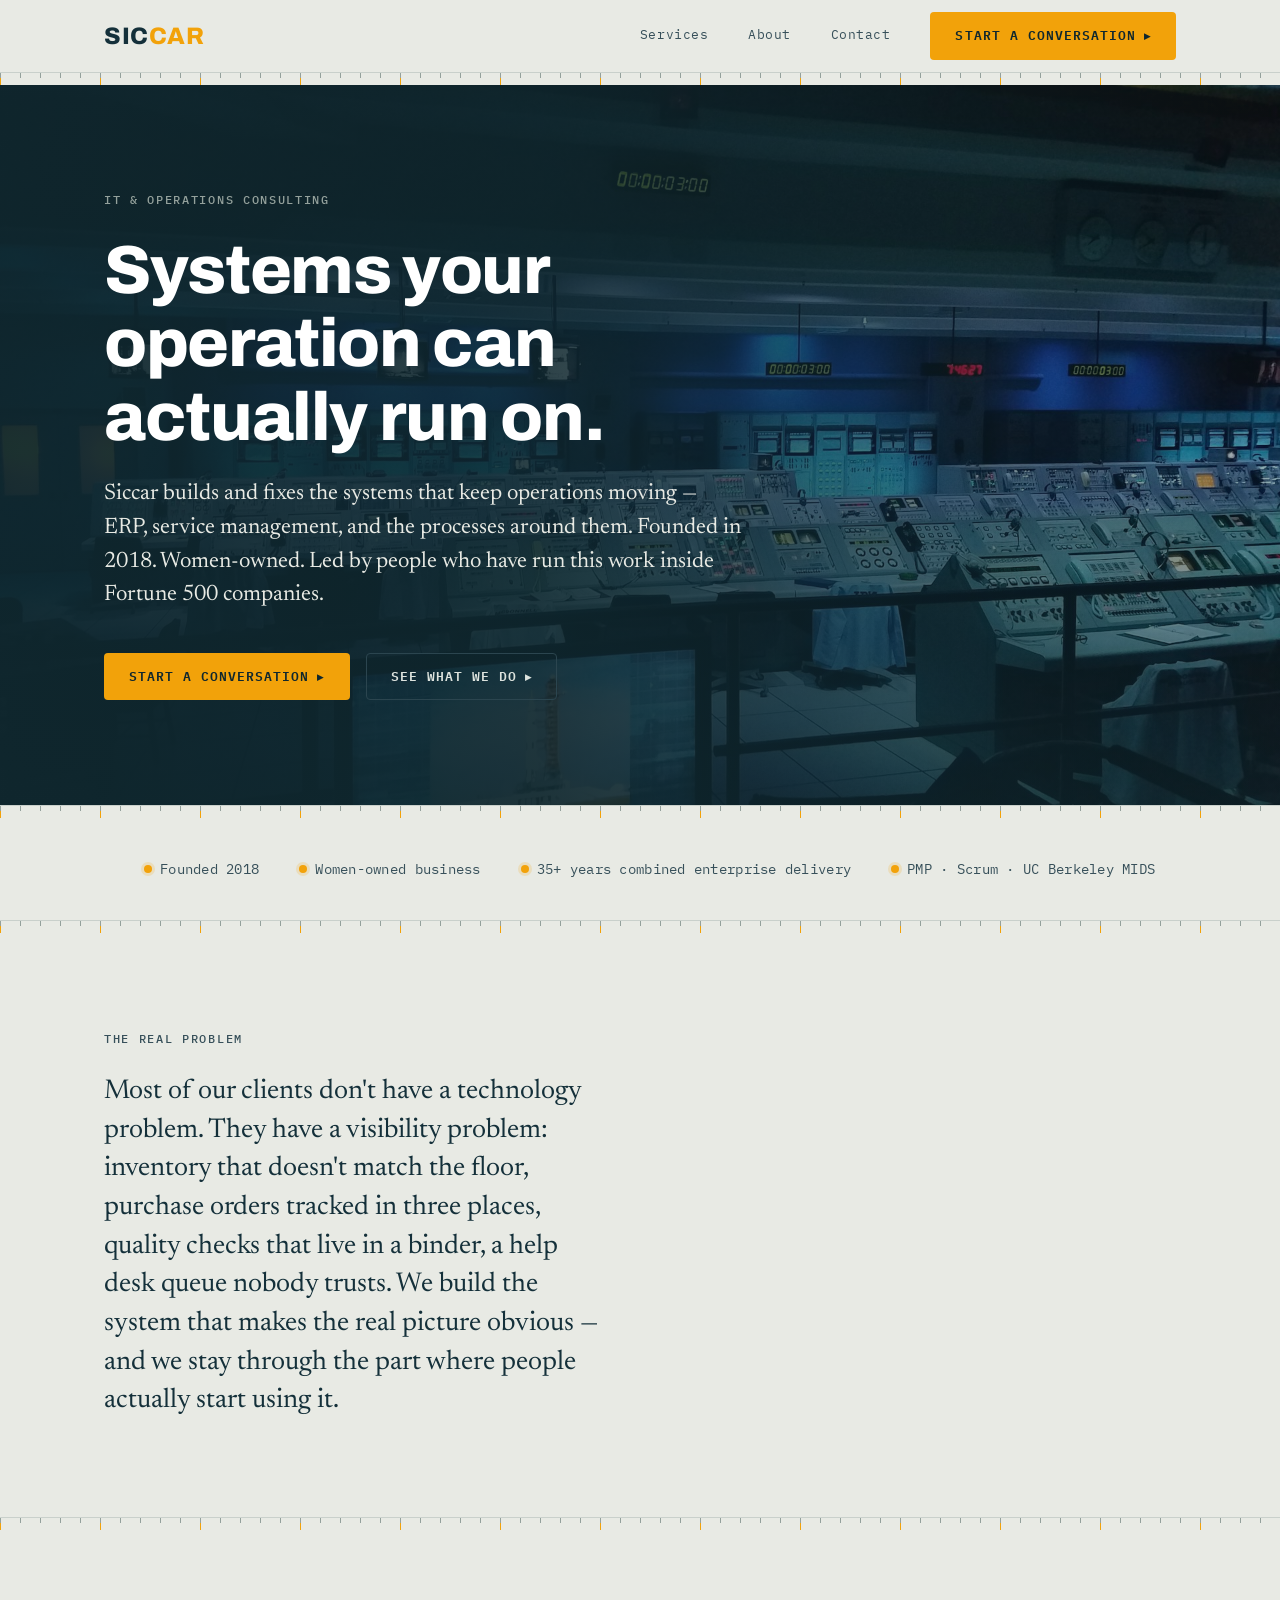
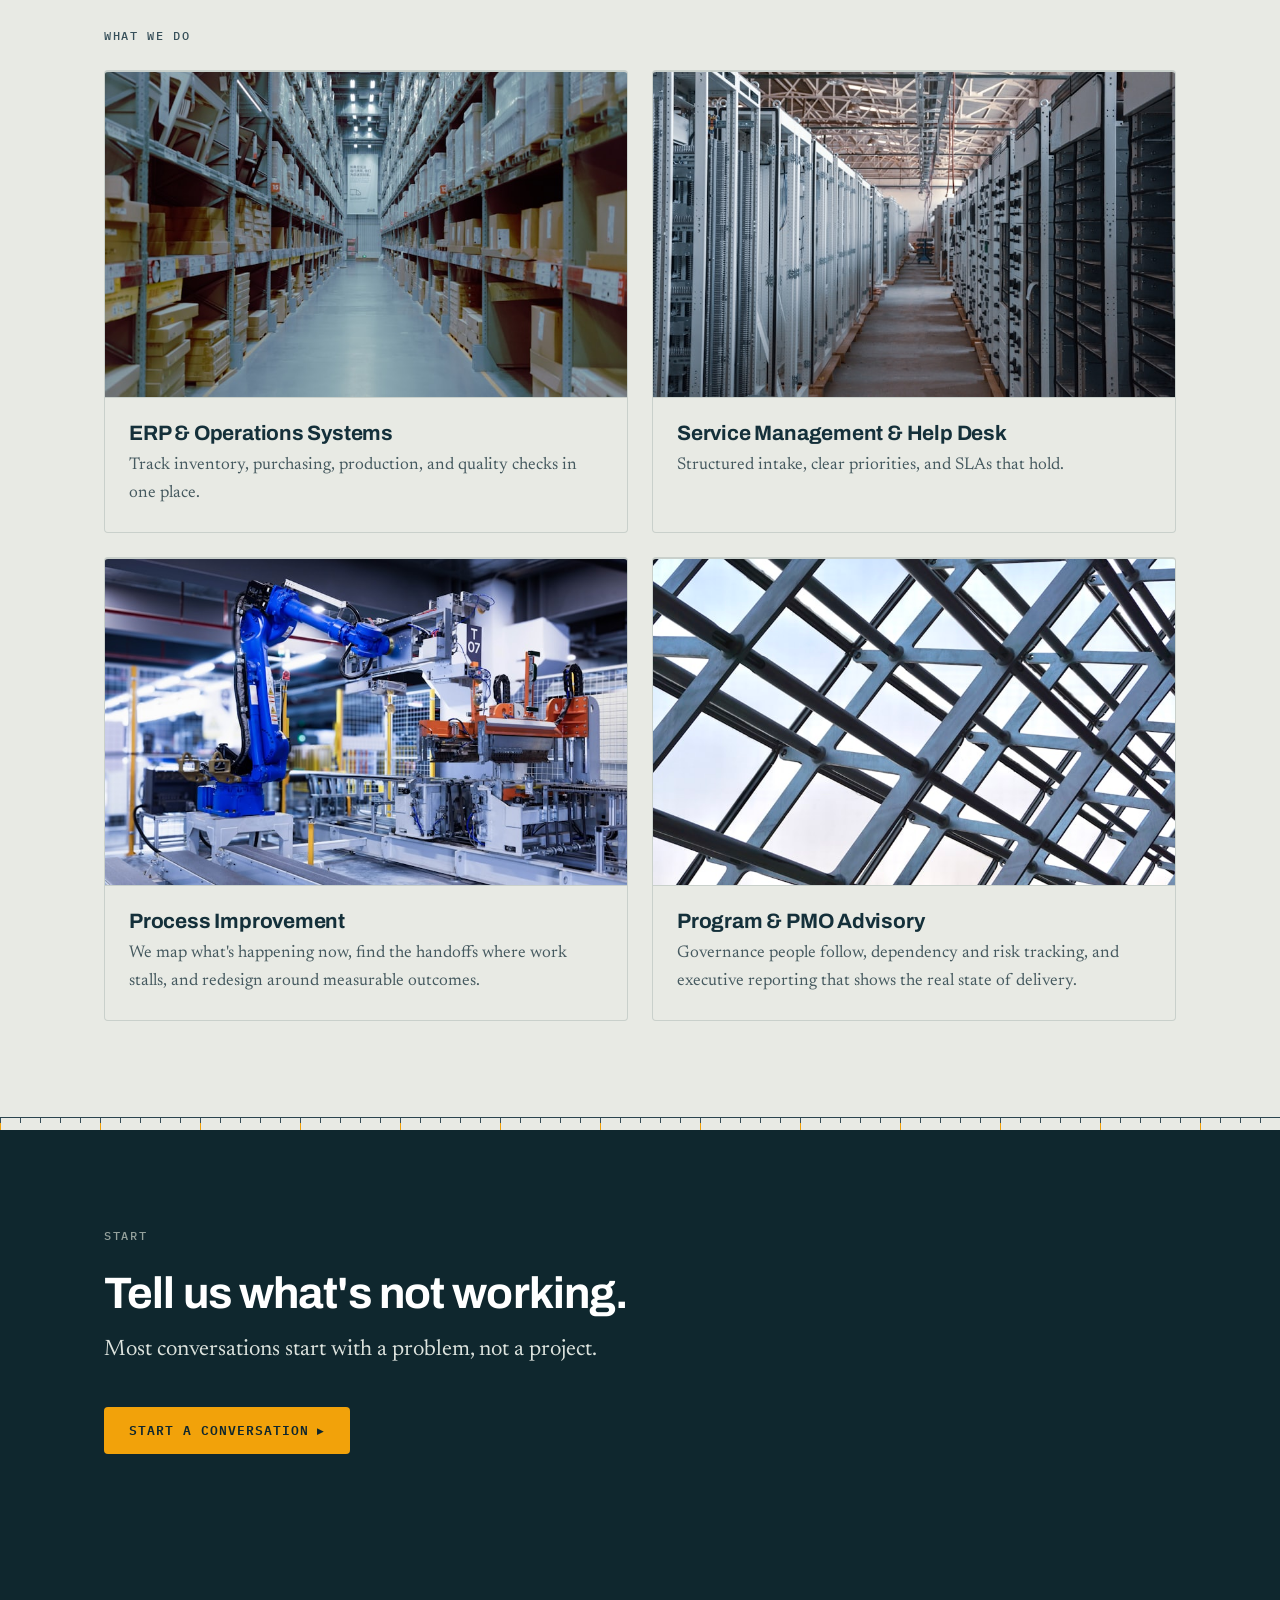
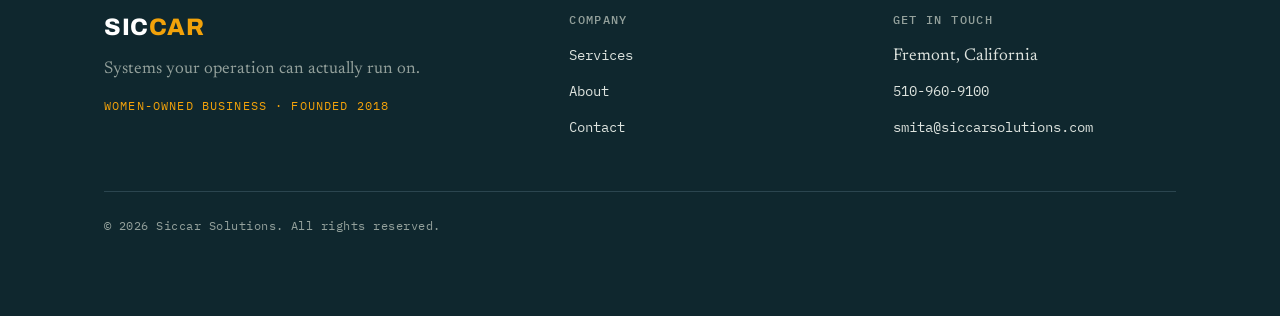
==== index.html @ 5d056fdb "Initial commit: Siccar marketing site Static HTML/CSS/vanilla-JS marketing site for Siccar Solutions" ====
<!DOCTYPE html>
<html lang="en">
<head>
  <meta charset="UTF-8" />
  <meta name="viewport" content="width=device-width, initial-scale=1.0" />
  <title>Siccar — Systems your operation can actually run on</title>
  <meta name="description" content="Siccar builds and fixes the systems that keep operations moving — ERP, service management, and the processes around them. Women-owned, founded 2018, Fremont, California." />
  <link rel="preconnect" href="https://fonts.googleapis.com" />
  <link rel="preconnect" href="https://fonts.gstatic.com" crossorigin />
  <link href="https://fonts.googleapis.com/css2?family=Archivo:wght@500;600;700;800&family=IBM+Plex+Mono:wght@400;500;600&family=Newsreader:opsz,wght@6..72,400;6..72,500;6..72,600&display=swap" rel="stylesheet" />
  <link rel="stylesheet" href="css/styles.css?v=1" />
  <link rel="icon" type="image/svg+xml" href="[data-uri]" />
  <link rel="canonical" href="https://siccarsolutions.com/" />
  <meta property="og:type" content="website" />
  <meta property="og:site_name" content="Siccar" />
  <meta property="og:title" content="Siccar — Systems your operation can actually run on" />
  <meta property="og:description" content="Siccar builds and fixes the systems that keep operations moving — ERP, service management, and the processes around them. Women-owned, founded 2018, Fremont, California." />
  <meta property="og:url" content="https://siccarsolutions.com/" />
  <meta property="og:image" content="https://siccarsolutions.com/assets/hero-control-room.jpg" />
  <meta property="og:image:width" content="1920" />
  <meta property="og:image:height" content="1080" />
  <meta property="og:image:alt" content="Launch control room with rows of consoles receding into the distance" />
  <meta name="twitter:card" content="summary_large_image" />
  <meta name="twitter:title" content="Siccar — Systems your operation can actually run on" />
  <meta name="twitter:description" content="Siccar builds and fixes the systems that keep operations moving — ERP, service management, and the processes around them. Women-owned, founded 2018, Fremont, California." />
  <meta name="twitter:image" content="https://siccarsolutions.com/assets/hero-control-room.jpg" />
  <script type="application/ld+json">
  {
    "@context": "https://schema.org",
    "@type": "ProfessionalService",
    "name": "Siccar",
    "legalName": "Siccar Solutions",
    "url": "https://siccarsolutions.com/",
    "description": "IT and operations consulting \u2014 ERP, service management, and process improvement for mid-sized manufacturers and operations teams.",
    "email": "smita@siccarsolutions.com",
    "telephone": "+1-510-960-9100",
    "foundingDate": "2018",
    "image": "https://siccarsolutions.com/assets/hero-control-room.jpg",
    "logo": "https://siccarsolutions.com/assets/siccar-logo.jpg",
    "address": {
      "@type": "PostalAddress",
      "addressLocality": "Fremont",
      "addressRegion": "CA",
      "addressCountry": "US"
    },
    "areaServed": "United States",
    "knowsAbout": ["ERP", "IT service management", "Process improvement", "Program management", "PMO advisory"],
    "founder": {
      "@type": "Person",
      "name": "Smita Shinde",
      "jobTitle": "Founder & Chief Executive Officer"
    },
    "employee": [
      {
        "@type": "Person",
        "name": "Smita Shinde",
        "jobTitle": "Founder & Chief Executive Officer",
        "alumniOf": "DeVry University"
      },
      {
        "@type": "Person",
        "name": "Sameer \"Sam\" Shinde",
        "jobTitle": "Managing Director",
        "alumniOf": "University of California, Berkeley"
      }
    ]
  }
  </script>
</head>
<body>
  <a class="skip-link" href="#main">Skip to content</a>

  <!-- ===== Shared header ===== -->
  <header class="site-header">
    <div class="container site-header__inner">
      <a class="wordmark" href="index.html" aria-label="Siccar — home">
        <svg class="wordmark-svg" viewBox="0 0 92 24" role="img" aria-label="Siccar" focusable="false"><text x="0" y="19.5" font-family="Archivo, system-ui, sans-serif" font-size="22" font-weight="800" letter-spacing="0.5"><tspan fill="currentColor">SIC</tspan><tspan fill="#F2A20A">CAR</tspan></text></svg>
      </a>

      <button class="nav-toggle" aria-label="Toggle navigation menu" aria-expanded="false" aria-controls="primary-nav">
        <span class="nav-toggle__bar"></span>
        <span class="nav-toggle__bar"></span>
        <span class="nav-toggle__bar"></span>
      </button>

      <nav class="primary-nav" id="primary-nav" aria-label="Primary">
        <ul class="primary-nav__links">
          <li><a href="services.html">Services</a></li>
          <li><a href="about.html">About</a></li>
          <li><a href="contact.html">Contact</a></li>
        </ul>
        <a class="btn btn--primary" href="contact.html">Start a conversation</a>
      </nav>
    </div>
  </header>

  <hr class="rule rule--hero" aria-hidden="true" />

  <!-- ===== Main ===== -->
  <main id="main">
    <!-- Hero -->
    <section class="hero on-dark">
      <img class="hero__img" src="assets/hero-control-room.jpg" width="1920" height="1080" alt="Dimly lit launch control room with rows of consoles receding into the distance" />
      <div class="hero__scrim" aria-hidden="true"></div>
      <div class="container">
        <div class="hero__content">
          <p class="eyebrow">IT &amp; operations consulting</p>
          <h1>Systems your operation can actually run on.</h1>
          <p class="lead">Siccar builds and fixes the systems that keep operations moving — ERP, service management, and the processes around them. Founded in 2018. Women-owned. Led by people who have run this work inside Fortune 500 companies.</p>
          <div class="hero__actions">
            <a class="btn btn--primary" href="contact.html">Start a conversation</a>
            <a class="btn btn--ghost" href="services.html">See what we do</a>
          </div>
        </div>
      </div>
    </section>

    <hr class="rule" aria-hidden="true" />

    <!-- Proof strip -->
    <section class="container">
      <ul class="proof">
        <li><span class="dot"></span>Founded 2018</li>
        <li><span class="dot"></span>Women-owned business</li>
        <li><span class="dot"></span>35+ years combined enterprise delivery</li>
        <li><span class="dot"></span>PMP · Scrum · UC Berkeley MIDS</li>
      </ul>
    </section>

    <hr class="rule" aria-hidden="true" />

    <!-- The real problem -->
    <section class="section">
      <div class="container">
        <p class="eyebrow">The real problem</p>
        <p class="statement">Most of our clients don't have a technology problem. They have a visibility problem: inventory that doesn't match the floor, purchase orders tracked in three places, quality checks that live in a binder, a help desk queue nobody trusts. We build the system that makes the real picture obvious — and we stay through the part where people actually start using it.</p>
      </div>
    </section>

    <hr class="rule" aria-hidden="true" />

    <!-- Services overview -->
    <section class="section">
      <div class="container">
        <p class="eyebrow">What we do</p>
        <div class="grid grid--2">
          <a class="card" href="services.html">
            <img class="card__img" src="assets/service-erp-warehouse.jpg" width="800" height="500" loading="lazy" alt="Warehouse aisle lined with stocked inventory shelves" />
            <div class="card__body">
              <h3>ERP &amp; Operations Systems</h3>
              <p>Track inventory, purchasing, production, and quality checks in one place.</p>
            </div>
          </a>
          <a class="card" href="services.html">
            <img class="card__img" src="assets/service-itsm-server-room.jpg" width="800" height="500" loading="lazy" alt="Aisle of server and equipment racks in a data center" />
            <div class="card__body">
              <h3>Service Management &amp; Help Desk</h3>
              <p>Structured intake, clear priorities, and SLAs that hold.</p>
            </div>
          </a>
          <a class="card" href="services.html">
            <img class="card__img" src="assets/service-process-automation.jpg" width="800" height="500" loading="lazy" alt="Robotic arm on an automated production line" />
            <div class="card__body">
              <h3>Process Improvement</h3>
              <p>We map what's happening now, find the handoffs where work stalls, and redesign around measurable outcomes.</p>
            </div>
          </a>
          <a class="card" href="services.html">
            <img class="card__img" src="assets/service-pmo-structure.jpg" width="800" height="500" loading="lazy" alt="Interlocking steel structural framework against the sky" />
            <div class="card__body">
              <h3>Program &amp; PMO Advisory</h3>
              <p>Governance people follow, dependency and risk tracking, and executive reporting that shows the real state of delivery.</p>
            </div>
          </a>
        </div>
      </div>
    </section>

    <hr class="rule rule--on-dark" aria-hidden="true" />

    <!-- CTA band -->
    <section class="on-dark cta-band">
      <div class="container">
        <p class="eyebrow">Start</p>
        <h2>Tell us what's not working.</h2>
        <p class="lead">Most conversations start with a problem, not a project.</p>
        <a class="btn btn--primary" href="contact.html">Start a conversation</a>
      </div>
    </section>
  </main>

  <!-- ===== Shared footer ===== -->
  <footer class="site-footer">
    <div class="container">
      <div class="site-footer__inner">
        <div class="site-footer__brand">
          <a class="wordmark" href="index.html" aria-label="Siccar — home">
            <svg class="wordmark-svg" viewBox="0 0 92 24" role="img" aria-label="Siccar" focusable="false"><text x="0" y="19.5" font-family="Archivo, system-ui, sans-serif" font-size="22" font-weight="800" letter-spacing="0.5"><tspan fill="currentColor">SIC</tspan><tspan fill="#F2A20A">CAR</tspan></text></svg>
          </a>
          <p class="site-footer__tag">Systems your operation can actually run on.</p>
          <p class="site-footer__badge">Women-owned business &middot; Founded 2018</p>
        </div>
        <div>
          <h4>Company</h4>
          <ul>
            <li><a href="services.html">Services</a></li>
            <li><a href="about.html">About</a></li>
            <li><a href="contact.html">Contact</a></li>
          </ul>
        </div>
        <div>
          <h4>Get in touch</h4>
          <ul>
            <li>Fremont, California</li>
            <li><a href="tel:+15109609100">510-960-9100</a></li>
            <li><a href="mailto:smita@siccarsolutions.com">smita@siccarsolutions.com</a></li>
          </ul>
        </div>
      </div>
      <div class="site-footer__bottom">
        <p>&copy; 2026 Siccar Solutions. All rights reserved.</p>
      </div>
    </div>
  </footer>

  <script src="js/main.js?v=1"></script>
</body>
</html>
---- css/styles.css ----
/* ==========================================================================
   Siccar — stylesheet
   Design direction: precision instrument. Petrol-ink base, single amber
   signal, grotesque + serif + mono. Signature element: "The Rule" — a
   hairline measurement ruler with amber tick marks between every section.
   ========================================================================== */

:root {
  /* ---- Palette ---------------------------------------------------------- */
  --color-foundry: #0F272E;      /* deep petrol-ink — dark sections, headings */
  --color-steel: #37505A;        /* muted blue-slate — panels, secondary */
  --color-bone: #E8EAE4;         /* cool off-white — page background */
  --color-zinc: #94A19C;         /* neutral grey-green — captions, ticks */
  --color-signal: #F2A20A;       /* amber — the one accent */
  --color-signal-hover: #d68f08;

  /* Derived working colors */
  --color-bg: var(--color-bone);
  --color-text: #14303A;         /* headings on light */
  --color-text-muted: #45595F;   /* body copy on light */
  --color-line: #C9D0CB;         /* hairlines on light */
  --color-line-dark: #2B454F;    /* hairlines on Foundry */
  --color-on-dark: #DDE3DE;      /* body text on Foundry */
  --color-error: #b23a2e;        /* form error border */
  --color-error-bg: #f7e7e4;     /* form error tint */
  --color-error-text: #7c2419;   /* form error text */
  --color-focus: #F2A20A;

  /* ---- Type ------------------------------------------------------------- */
  --font-display: "Archivo", system-ui, -apple-system, sans-serif;
  --font-body: "Newsreader", Georgia, "Times New Roman", serif;
  --font-mono: "IBM Plex Mono", ui-monospace, "SFMono-Regular", monospace;

  --font-size-base: 1.0625rem;   /* 17px — serif body wants a touch more */
  --line-height-base: 1.65;

  /* ---- Spacing scale ---------------------------------------------------- */
  --space-2xs: 0.25rem;
  --space-xs: 0.5rem;
  --space-sm: 0.75rem;
  --space-md: 1rem;
  --space-lg: 1.5rem;
  --space-xl: 2.5rem;
  --space-2xl: 4rem;
  --space-3xl: 6rem;

  /* ---- Layout ----------------------------------------------------------- */
  --container-max: 1120px;
  --radius: 4px;                 /* tight, engineered — not pill-soft */
  --shadow: 0 1px 0 rgba(15, 39, 46, 0.06), 0 8px 28px rgba(15, 39, 46, 0.06);
  --transition: 200ms ease;
  --header-height: 72px;
}

/* --------------------------------------------------------------------------
   Reset / base
   -------------------------------------------------------------------------- */
*,
*::before,
*::after { box-sizing: border-box; }

html {
  scroll-behavior: smooth;
  scroll-padding-top: var(--header-height);
}

body {
  margin: 0;
  font-family: var(--font-body);
  font-size: var(--font-size-base);
  line-height: var(--line-height-base);
  color: var(--color-text-muted);
  background-color: var(--color-bg);
  -webkit-font-smoothing: antialiased;
  text-rendering: optimizeLegibility;
}

h1, h2, h3, h4 {
  font-family: var(--font-display);
  line-height: 1.08;
  letter-spacing: -0.02em;
  color: var(--color-text);
  margin: 0 0 var(--space-md);
  font-weight: 700;
}

h1 { font-size: clamp(2.5rem, 6vw, 4.25rem); font-weight: 800; }
h2 { font-size: clamp(1.75rem, 4vw, 2.75rem); }
h3 { font-size: 1.3rem; letter-spacing: -0.01em; }

p {
  margin: 0 0 var(--space-md);
  max-width: 62ch;
}

a { color: var(--color-text); text-decoration: none; }
a:hover { text-decoration: underline; text-underline-offset: 3px; }

img { max-width: 100%; height: auto; display: block; }

/* --------------------------------------------------------------------------
   Accessibility helpers
   -------------------------------------------------------------------------- */
.skip-link {
  position: absolute;
  left: var(--space-md);
  top: -100px;
  z-index: 1000;
  padding: var(--space-xs) var(--space-md);
  font-family: var(--font-mono);
  font-size: 0.8rem;
  background: var(--color-signal);
  color: var(--color-foundry);
  border-radius: var(--radius);
  transition: top var(--transition);
}
.skip-link:focus { top: var(--space-md); text-decoration: none; }

:focus-visible {
  outline: 2px solid var(--color-focus);
  outline-offset: 3px;
  border-radius: 1px;
}

.visually-hidden {
  position: absolute;
  width: 1px; height: 1px;
  padding: 0; margin: -1px;
  overflow: hidden; clip: rect(0, 0, 0, 0);
  white-space: nowrap; border: 0;
}

/* --------------------------------------------------------------------------
   Layout utilities
   -------------------------------------------------------------------------- */
.container {
  width: 100%;
  max-width: var(--container-max);
  margin-inline: auto;
  padding-inline: var(--space-lg);
}

.section { padding-block: var(--space-3xl); }
.section--tight { padding-block: var(--space-2xl); }

/* --------------------------------------------------------------------------
   Mono label / eyebrow — the "instrument readout" voice
   -------------------------------------------------------------------------- */
.eyebrow {
  font-family: var(--font-mono);
  font-size: 0.75rem;
  font-weight: 500;
  text-transform: uppercase;
  letter-spacing: 0.14em;
  color: var(--color-steel);
  margin: 0 0 var(--space-lg);
}

.mono { font-family: var(--font-mono); }

.lead {
  font-size: clamp(1.15rem, 2vw, 1.4rem);
  line-height: 1.5;
  color: var(--color-text);
  max-width: 54ch;
}

/* --------------------------------------------------------------------------
   THE RULE — signature measurement ruler
   Short zinc minor ticks every 20px, tall amber major ticks every 100px,
   both hanging from a top hairline. Reads like a caliper / drawing edge.
   -------------------------------------------------------------------------- */
.rule {
  height: 13px;
  border: 0;
  margin: 0;
  border-top: 1px solid var(--color-line);
  background-image:
    repeating-linear-gradient(90deg, var(--color-zinc) 0 1px, transparent 1px 20px),
    repeating-linear-gradient(90deg, var(--color-signal) 0 1px, transparent 1px 100px);
  background-repeat: repeat-x, repeat-x;
  background-size: 20px 5px, 100px 12px;
  background-position: left top, left top;
}

.rule--on-dark {
  border-top-color: var(--color-line-dark);
  background-image:
    repeating-linear-gradient(90deg, var(--color-steel) 0 1px, transparent 1px 20px),
    repeating-linear-gradient(90deg, var(--color-signal) 0 1px, transparent 1px 100px);
}

/* Hero ruler sweeps in once, left to right */
.rule--hero { animation: rule-sweep 500ms ease-out both; }

@keyframes rule-sweep {
  from { clip-path: inset(0 100% 0 0); }
  to   { clip-path: inset(0 0 0 0); }
}

/* --------------------------------------------------------------------------
   Buttons — engineered, mono, with a signal arrow
   -------------------------------------------------------------------------- */
.btn {
  display: inline-flex;
  align-items: center;
  gap: var(--space-xs);
  padding: var(--space-sm) var(--space-lg);
  font-family: var(--font-mono);
  font-size: 0.8rem;
  font-weight: 600;
  letter-spacing: 0.08em;
  text-transform: uppercase;
  border-radius: var(--radius);
  border: 1px solid transparent;
  cursor: pointer;
  transition: background-color var(--transition), color var(--transition),
    border-color var(--transition), transform var(--transition);
}
.btn:hover { text-decoration: none; }
.btn::after { content: "\25B8"; /* ▸ */ font-size: 0.9em; }

.btn--primary {
  background-color: var(--color-signal);
  color: var(--color-foundry);
}
.btn--primary:hover { background-color: var(--color-signal-hover); }

.btn--ghost {
  background-color: transparent;
  color: var(--color-text);
  border-color: var(--color-line);
}
.btn--ghost:hover { border-color: var(--color-foundry); }

/* Ghost button on dark backgrounds */
.on-dark .btn--ghost {
  color: var(--color-on-dark);
  border-color: var(--color-line-dark);
}
.on-dark .btn--ghost:hover { border-color: var(--color-signal); color: #fff; }

/* --------------------------------------------------------------------------
   Header / navigation
   -------------------------------------------------------------------------- */
.site-header {
  position: sticky;
  top: 0;
  z-index: 100;
  background-color: var(--color-bone);   /* opaque so the logo's white blends via multiply */
  transition: box-shadow var(--transition);
}
.site-header--scrolled { box-shadow: 0 1px 0 var(--color-line), var(--shadow); }

/* Wordmark — inline SVG; adapts to header/footer via currentColor */
.wordmark-svg {
  display: block;
  height: 26px;
  width: auto;
}

.site-header__inner {
  display: flex;
  align-items: center;
  justify-content: space-between;
  gap: var(--space-lg);
  height: var(--header-height);
}

.wordmark {
  display: inline-flex;
  align-items: center;
  color: var(--color-text);
}
.wordmark:hover { text-decoration: none; }

.primary-nav {
  display: flex;
  align-items: center;
  gap: var(--space-xl);
}

.primary-nav__links {
  display: flex;
  align-items: center;
  gap: var(--space-xl);
  list-style: none;
  margin: 0; padding: 0;
}

.primary-nav__links a {
  font-family: var(--font-mono);
  font-size: 0.82rem;
  letter-spacing: 0.04em;
  color: var(--color-steel);
  padding-block: var(--space-2xs);
}
.primary-nav__links a:hover { color: var(--color-foundry); text-decoration: none; }

.primary-nav__links a[aria-current="page"] {
  color: var(--color-foundry);
  border-bottom: 2px solid var(--color-signal);
}

/* Hamburger */
.nav-toggle {
  display: none;
  flex-direction: column;
  justify-content: center;
  gap: 5px;
  width: 44px; height: 44px;
  padding: 0;
  background: transparent;
  border: 1px solid var(--color-line);
  border-radius: var(--radius);
  cursor: pointer;
}
.nav-toggle__bar {
  display: block;
  width: 22px; height: 2px;
  margin-inline: auto;
  background-color: var(--color-foundry);
  transition: transform var(--transition), opacity var(--transition);
}

/* --------------------------------------------------------------------------
   Hero
   -------------------------------------------------------------------------- */
/* Photographic hero — image + brand scrim, text over the quiet area */
.hero {
  position: relative;
  isolation: isolate;
  display: flex;
  align-items: center;
  min-height: min(80vh, 760px);
  background-color: var(--color-foundry);
  overflow: hidden;
}
.hero > .container { width: 100%; }

.hero__img {
  position: absolute;
  inset: 0;
  width: 100%;
  height: 100%;
  object-fit: cover;
  z-index: -2;
}
/* Foundry scrim: heavy on the left (text sits there), lifting toward the right
   so the image reads. Keeps large + small text above WCAG AA on the text side. */
.hero__scrim {
  position: absolute;
  inset: 0;
  z-index: -1;
  background:
    linear-gradient(90deg,
      rgba(15, 39, 46, 0.95) 0%,
      rgba(15, 39, 46, 0.88) 42%,
      rgba(15, 39, 46, 0.58) 72%,
      rgba(15, 39, 46, 0.36) 100%),
    linear-gradient(0deg,
      rgba(15, 39, 46, 0.55) 0%,
      rgba(15, 39, 46, 0) 48%);
}

.hero__content {
  max-width: 640px;
  padding-block: var(--space-2xl);
}
.hero__content .eyebrow { color: var(--color-bone); }
.hero h1 { color: #fff; margin-bottom: var(--space-lg); }
.hero .lead { color: var(--color-bone); }

.hero__actions {
  display: flex;
  flex-wrap: wrap;
  gap: var(--space-md);
  margin-top: var(--space-xl);
}

/* Instrument panel — decorative status readout */
.panel {
  border: 1px solid var(--color-line);
  border-radius: var(--radius);
  background: linear-gradient(180deg, #fff 0%, #f2f4ef 100%);
  padding: var(--space-lg);
  box-shadow: var(--shadow);
}
.panel__head {
  display: flex;
  justify-content: space-between;
  align-items: center;
  font-family: var(--font-mono);
  font-size: 0.7rem;
  text-transform: uppercase;
  letter-spacing: 0.12em;
  color: var(--color-zinc);
  padding-bottom: var(--space-sm);
  margin-bottom: var(--space-sm);
  border-bottom: 1px solid var(--color-line);
}
.panel__row {
  display: flex;
  justify-content: space-between;
  align-items: center;
  gap: var(--space-md);
  font-family: var(--font-mono);
  font-size: 0.85rem;
  color: var(--color-steel);
  padding-block: var(--space-xs);
}
.panel__row .val { color: var(--color-foundry); }
.dot {
  display: inline-block;
  width: 8px; height: 8px;
  border-radius: 50%;
  background: var(--color-signal);
  margin-right: var(--space-xs);
  box-shadow: 0 0 0 3px rgba(242, 162, 10, 0.18);
}

/* --------------------------------------------------------------------------
   Proof strip
   -------------------------------------------------------------------------- */
.proof {
  display: flex;
  flex-wrap: wrap;
  gap: var(--space-md) var(--space-xl);
  padding-block: var(--space-xl);
  list-style: none;
  margin: 0;
  font-family: var(--font-mono);
  font-size: 0.85rem;
  letter-spacing: 0.02em;
  color: var(--color-steel);
}
.proof li { display: flex; align-items: center; }

/* --------------------------------------------------------------------------
   Grids / cards
   -------------------------------------------------------------------------- */
.grid { display: grid; gap: var(--space-lg); }
.grid--3 { grid-template-columns: repeat(auto-fit, minmax(260px, 1fr)); }
.grid--2 { grid-template-columns: repeat(auto-fit, minmax(min(100%, 24rem), 1fr)); }

.card {
  position: relative;
  display: flex;
  flex-direction: column;
  background-color: transparent;
  color: var(--color-text-muted);
  border: 1px solid var(--color-line);
  border-top: 2px solid var(--color-line);
  border-radius: var(--radius);
  overflow: hidden;
  transition: border-color var(--transition), transform var(--transition);
}
.card:hover { border-top-color: var(--color-signal); }
a.card:hover { text-decoration: none; }

.card__img {
  width: 100%;
  aspect-ratio: 8 / 5;
  object-fit: cover;
  display: block;
  border-bottom: 1px solid var(--color-line);
}
.card__body { padding: var(--space-lg); }

.card h3 { margin: 0 0 var(--space-xs); }
.card p { margin-bottom: 0; }

/* Before / after shift */
.shift {
  display: grid;
  grid-template-columns: 1fr auto 1fr;
  gap: var(--space-lg);
  align-items: stretch;
}
.shift__col {
  border: 1px solid var(--color-line);
  border-radius: var(--radius);
  padding: var(--space-lg);
  background: #fff;
}
.shift__col--from { background: transparent; border-style: dashed; }
.shift__arrow {
  align-self: center;
  font-family: var(--font-mono);
  font-size: 1.5rem;
  color: var(--color-signal);
}
.shift__label {
  font-family: var(--font-mono);
  font-size: 0.72rem;
  text-transform: uppercase;
  letter-spacing: 0.12em;
  color: var(--color-zinc);
  margin-bottom: var(--space-sm);
}

/* --------------------------------------------------------------------------
   Statement — large editorial intro paragraph
   -------------------------------------------------------------------------- */
.statement {
  font-family: var(--font-body);
  font-size: clamp(1.3rem, 2.4vw, 1.7rem);
  line-height: 1.42;
  color: var(--color-text);
  max-width: 34ch;
  margin: 0;
}

/* --------------------------------------------------------------------------
   Founder's note — first-person story, amber left rule
   -------------------------------------------------------------------------- */
.note {
  border-left: 2px solid var(--color-signal);
  padding-left: var(--space-xl);
  max-width: 68ch;
}
.note p { font-size: 1.12rem; line-height: 1.6; color: var(--color-text-muted); }
.note p + p { margin-top: var(--space-md); }
.note__attr {
  font-family: var(--font-mono);
  font-size: 0.8rem;
  text-transform: uppercase;
  letter-spacing: 0.1em;
  color: var(--color-steel);
  margin-top: var(--space-lg);
}

/* --------------------------------------------------------------------------
   Full-bleed media band — wide atmospheric image between sections
   -------------------------------------------------------------------------- */
.media-band { width: 100%; }
.media-band img {
  display: block;
  width: 100%;
  height: clamp(240px, 38vw, 460px);
  object-fit: cover;
}

/* --------------------------------------------------------------------------
   Leadership bios — square headshot beside the bio
   -------------------------------------------------------------------------- */
.bios { display: grid; gap: var(--space-2xl); }
.bio {
  display: grid;
  grid-template-columns: 220px 1fr;
  gap: var(--space-xl);
  align-items: start;
}
.bio__photo {
  width: 100%;
  aspect-ratio: 1 / 1;
  object-fit: cover;
  border: 1px solid var(--color-line);
  border-top: 3px solid var(--color-signal);
  border-radius: var(--radius);
}
.bio__name { margin-bottom: var(--space-2xs); }
.bio__title {
  font-family: var(--font-mono);
  font-size: 0.78rem;
  text-transform: uppercase;
  letter-spacing: 0.1em;
  color: var(--color-signal);
  margin-bottom: var(--space-md);
}
.bio__body p { max-width: 68ch; }

@media (max-width: 640px) {
  .bio { grid-template-columns: 1fr; gap: var(--space-lg); }
  .bio__photo { max-width: 200px; }
}

/* --------------------------------------------------------------------------
   Dark bands (CTA, footer) sit on Foundry
   -------------------------------------------------------------------------- */
.on-dark {
  background-color: var(--color-foundry);
  color: var(--color-on-dark);
}
.on-dark h1, .on-dark h2, .on-dark h3 { color: #fff; }
.on-dark p { color: var(--color-on-dark); }
.on-dark .eyebrow { color: var(--color-zinc); }

.cta-band { padding-block: var(--space-3xl); }
.cta-band .btn { margin-top: var(--space-lg); }

/* --------------------------------------------------------------------------
   Forms
   -------------------------------------------------------------------------- */
.form-field { margin-bottom: var(--space-lg); }
.form-field label {
  display: block;
  font-family: var(--font-mono);
  font-size: 0.72rem;
  text-transform: uppercase;
  letter-spacing: 0.1em;
  color: var(--color-steel);
  margin-bottom: var(--space-xs);
}
.form-field input,
.form-field textarea {
  width: 100%;
  padding: var(--space-sm) var(--space-md);
  font-family: var(--font-body);
  font-size: 1rem;
  color: var(--color-text);
  background-color: #fff;
  border: 1px solid var(--color-line);
  border-radius: var(--radius);
}
.form-field input:focus,
.form-field textarea:focus { border-color: var(--color-signal); }
.form-field textarea { min-height: 160px; resize: vertical; }

/* Submit states — shown in-page, no browser alert */
.form-status {
  margin: var(--space-md) 0 0;
  padding: var(--space-md);
  border: 1px solid var(--color-error);
  border-left-width: 3px;
  border-radius: var(--radius);
  background: var(--color-error-bg);
  color: var(--color-error-text);
  font-size: 0.95rem;
  line-height: 1.5;
}
.form-status a { color: inherit; text-decoration: underline; text-underline-offset: 2px; }
.form-status[hidden] { display: none; }

.form-success {
  border: 1px solid var(--color-line);
  border-left: 3px solid var(--color-signal);
  border-radius: var(--radius);
  padding: var(--space-lg);
  background: rgba(242, 162, 10, 0.07);
}
.form-success[hidden] { display: none; }
.form-success h3 { margin-bottom: var(--space-xs); }
.form-success p { margin-bottom: 0; }

/* Contact detail rows */
.detail { margin-bottom: var(--space-lg); }
.detail__label {
  font-family: var(--font-mono);
  font-size: 0.72rem;
  text-transform: uppercase;
  letter-spacing: 0.1em;
  color: var(--color-zinc);
  margin-bottom: var(--space-2xs);
}

/* --------------------------------------------------------------------------
   Footer
   -------------------------------------------------------------------------- */
.site-footer {
  background-color: var(--color-foundry);
  color: var(--color-on-dark);
  padding-block: var(--space-2xl);
}
.site-footer__inner {
  display: grid;
  gap: var(--space-xl);
  grid-template-columns: 1.5fr 1fr 1fr;
}
.site-footer .wordmark { color: #fff; margin-bottom: var(--space-md); }
.site-footer__tag { margin-bottom: var(--space-sm); max-width: 34ch; }
.site-footer .site-footer__badge {
  font-family: var(--font-mono);
  font-size: 0.72rem;
  text-transform: uppercase;
  letter-spacing: 0.1em;
  color: var(--color-signal);
  margin: 0;
}
.site-footer h4 {
  font-family: var(--font-mono);
  font-size: 0.72rem;
  font-weight: 500;
  text-transform: uppercase;
  letter-spacing: 0.12em;
  color: var(--color-zinc);
  margin-bottom: var(--space-md);
}
.site-footer ul { list-style: none; margin: 0; padding: 0; }
.site-footer li { margin-bottom: var(--space-xs); }
.site-footer a { color: var(--color-on-dark); font-family: var(--font-mono); font-size: 0.85rem; }
.site-footer a:hover { color: var(--color-signal); }
.site-footer p { color: var(--color-zinc); }

.site-footer__bottom {
  margin-top: var(--space-xl);
  padding-top: var(--space-lg);
  border-top: 1px solid var(--color-line-dark);
  font-family: var(--font-mono);
  font-size: 0.75rem;
  letter-spacing: 0.04em;
  color: var(--color-zinc);
}

/* --------------------------------------------------------------------------
   Responsive
   -------------------------------------------------------------------------- */
@media (max-width: 899px) {
  .hero__grid { grid-template-columns: 1fr; gap: var(--space-xl); }
  .shift { grid-template-columns: 1fr; }
  .shift__arrow { transform: rotate(90deg); justify-self: start; }
  .site-footer__inner { grid-template-columns: 1fr 1fr; }
}

@media (max-width: 799px) {
  .nav-toggle { display: flex; }

  .primary-nav {
    position: fixed;
    inset: var(--header-height) 0 auto 0;
    flex-direction: column;
    align-items: stretch;
    gap: var(--space-lg);
    padding: var(--space-lg);
    background-color: var(--color-bone);
    border-bottom: 1px solid var(--color-line);
    box-shadow: var(--shadow);
    transform: translateY(-120%);
    visibility: hidden;
    transition: transform var(--transition), visibility var(--transition);
  }
  .primary-nav[data-open="true"] { transform: translateY(0); visibility: visible; }

  .primary-nav__links { flex-direction: column; align-items: stretch; gap: var(--space-lg); }
  .primary-nav__links a[aria-current="page"] { border-bottom: none; color: var(--color-signal); }
  .primary-nav .btn { justify-content: center; }

  .nav-toggle[aria-expanded="true"] .nav-toggle__bar:nth-child(1) { transform: translateY(7px) rotate(45deg); }
  .nav-toggle[aria-expanded="true"] .nav-toggle__bar:nth-child(2) { opacity: 0; }
  .nav-toggle[aria-expanded="true"] .nav-toggle__bar:nth-child(3) { transform: translateY(-7px) rotate(-45deg); }
}

@media (max-width: 560px) {
  .site-footer__inner { grid-template-columns: 1fr; }
}

/* --------------------------------------------------------------------------
   Reduced motion
   -------------------------------------------------------------------------- */
@media (prefers-reduced-motion: reduce) {
  html { scroll-behavior: auto; }
  *, *::before, *::after {
    animation-duration: 0.01ms !important;
    animation-iteration-count: 1 !important;
    transition-duration: 0.01ms !important;
    scroll-behavior: auto !important;
  }
}
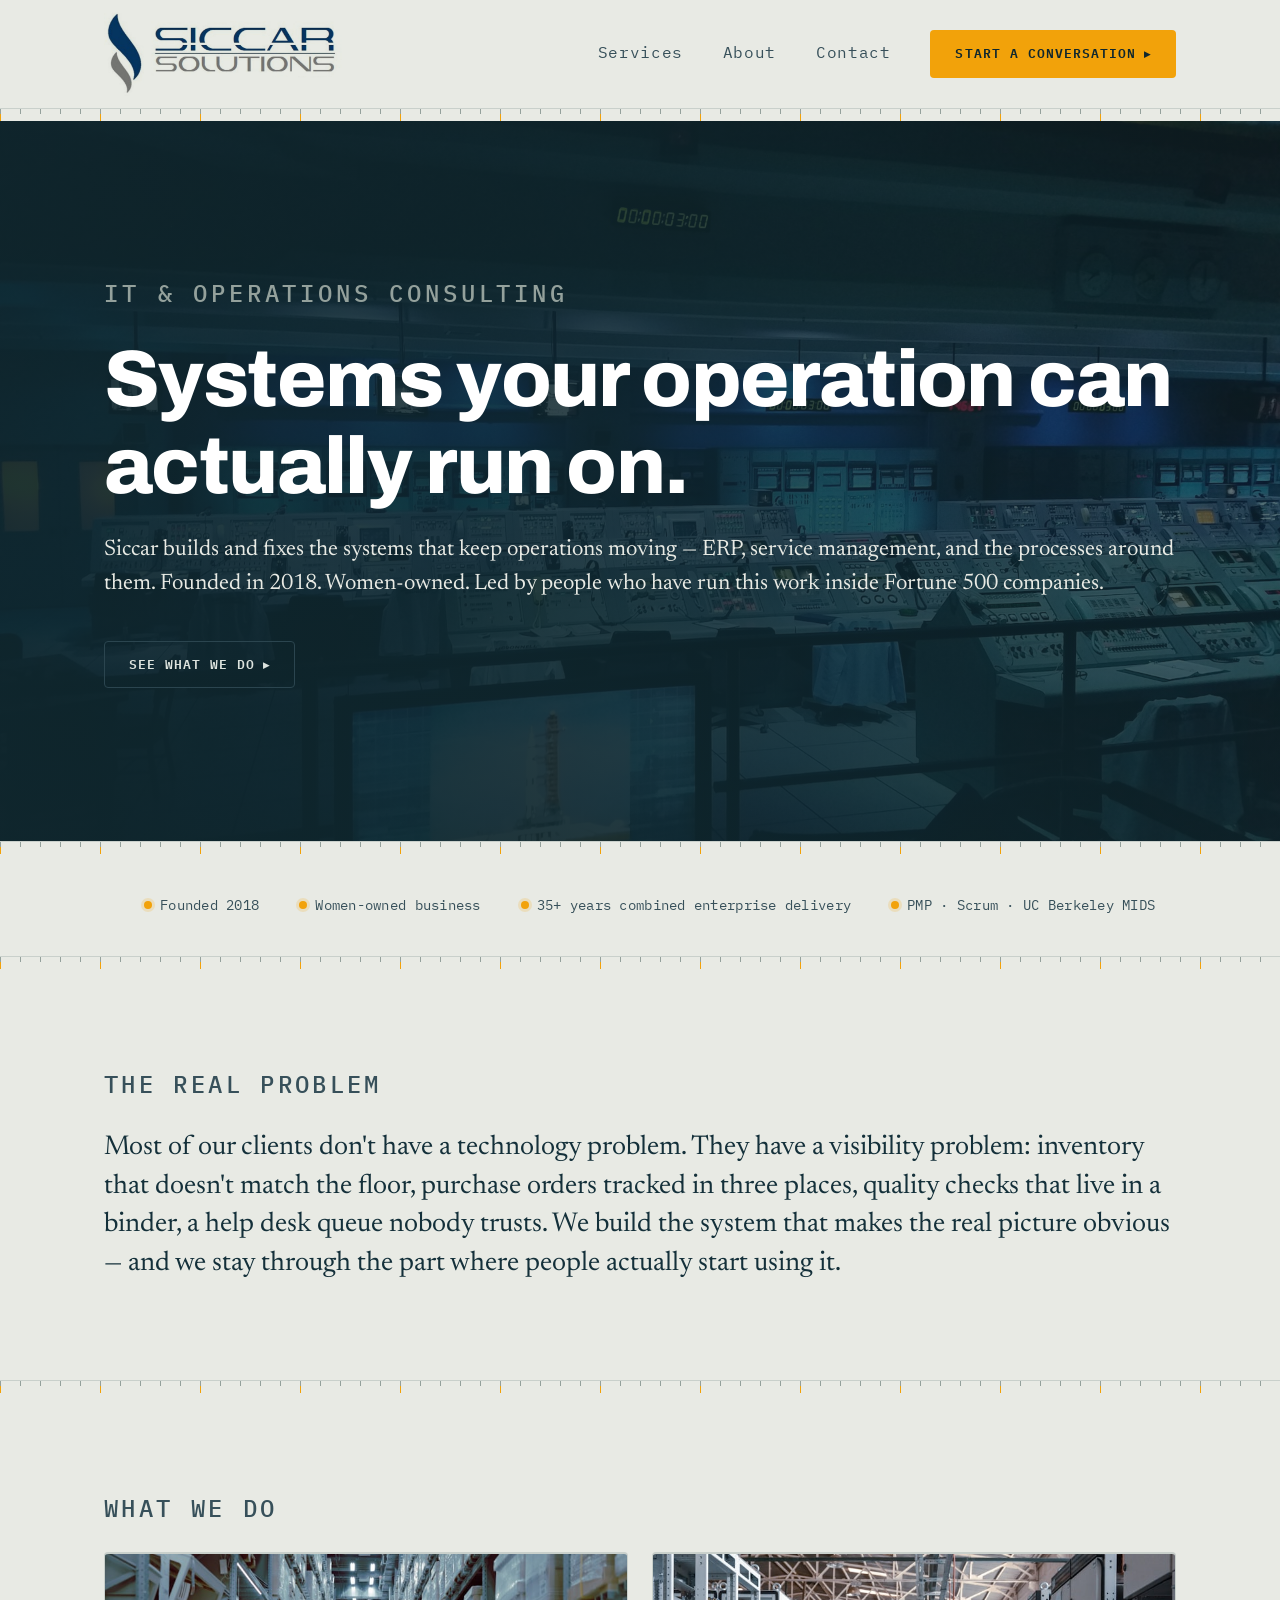
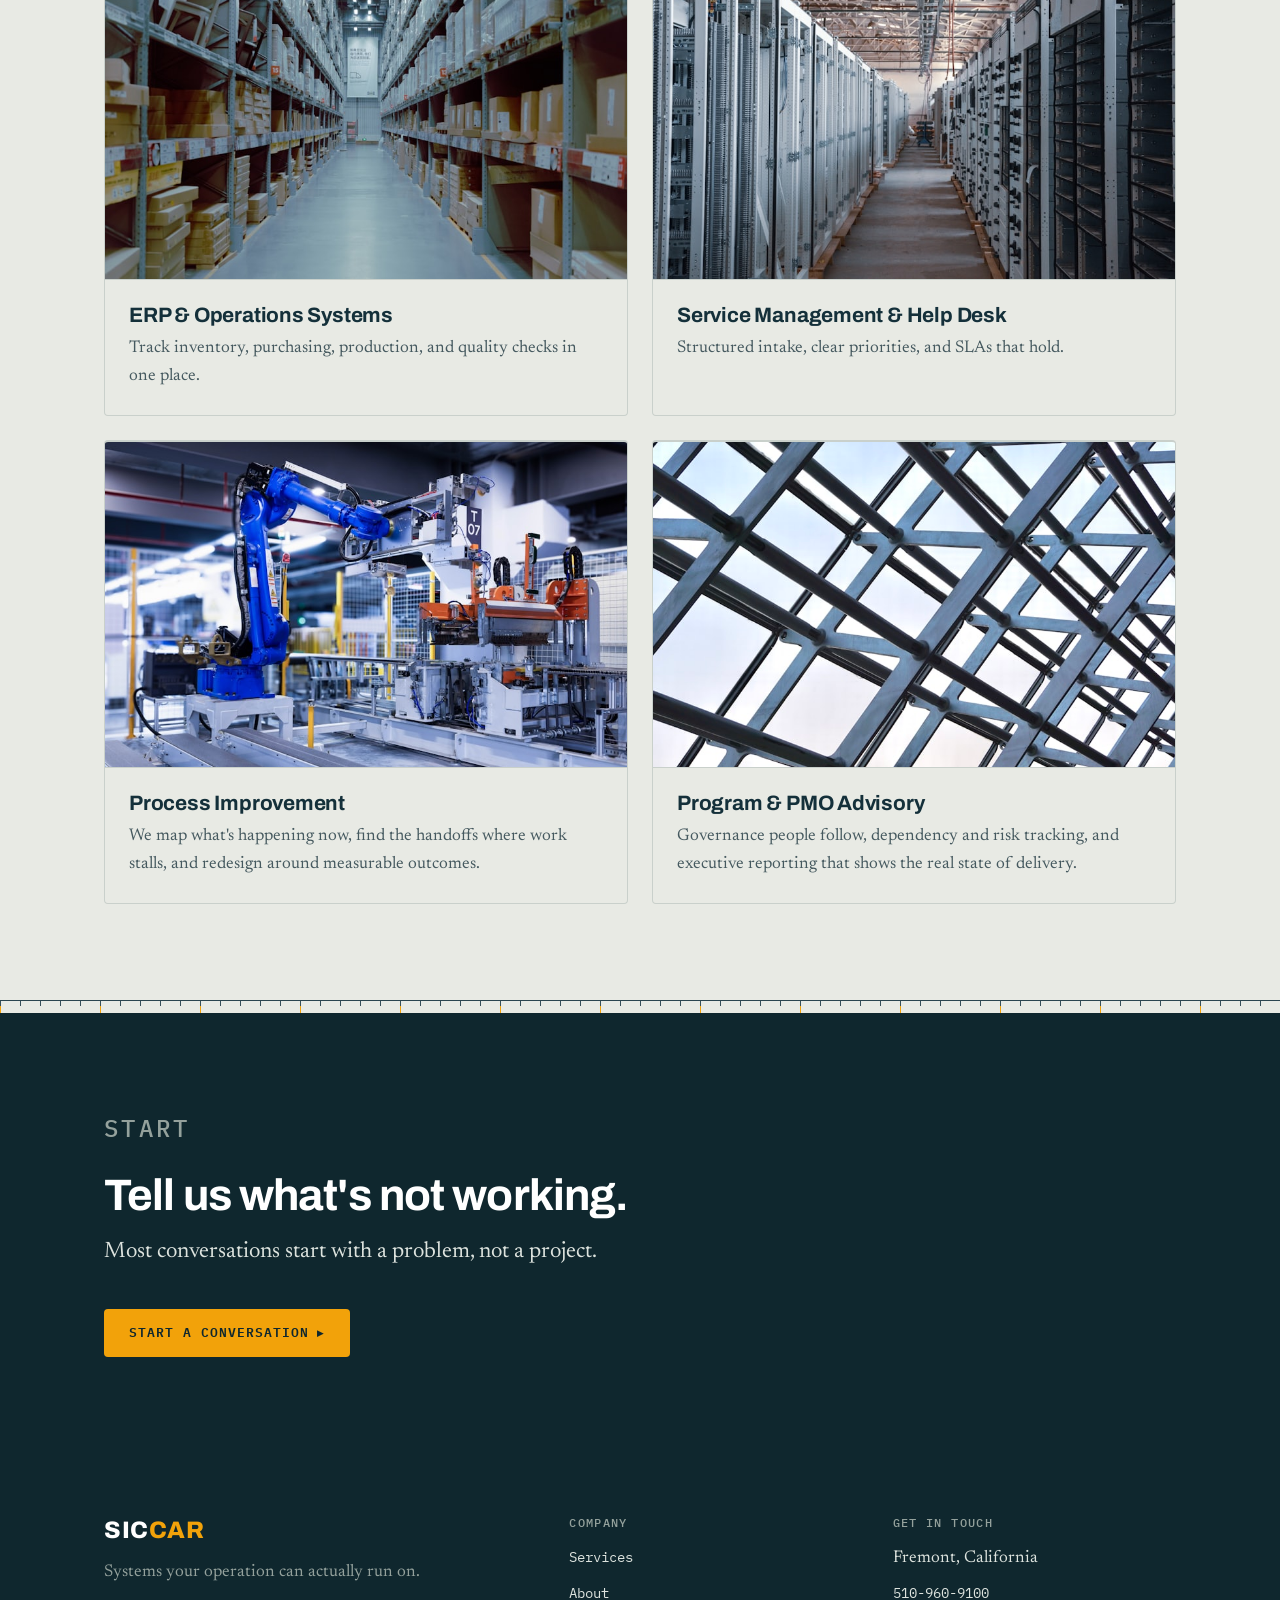
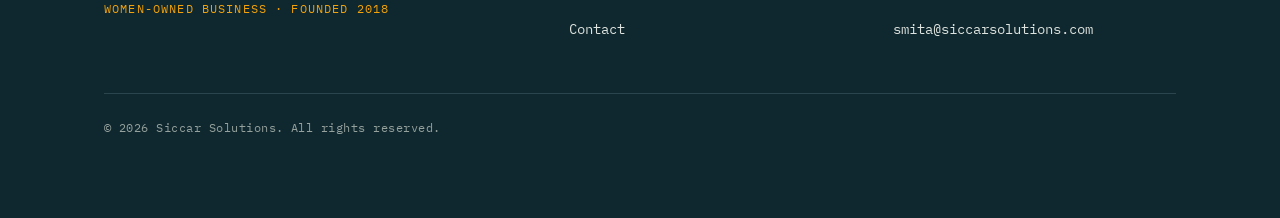
==== commit 5eec267b: "Rework branding and layout: real logo, larger type, full-width text - Restore the SICCAR SOLUTIONS l" ====
--- a/index.html
+++ b/index.html
@@ -8,7 +8,7 @@
   <link rel="preconnect" href="https://fonts.googleapis.com" />
   <link rel="preconnect" href="https://fonts.gstatic.com" crossorigin />
   <link href="https://fonts.googleapis.com/css2?family=Archivo:wght@500;600;700;800&family=IBM+Plex+Mono:wght@400;500;600&family=Newsreader:opsz,wght@6..72,400;6..72,500;6..72,600&display=swap" rel="stylesheet" />
-  <link rel="stylesheet" href="css/styles.css?v=1" />
+  <link rel="stylesheet" href="css/styles.css?v=5" />
   <link rel="icon" type="image/svg+xml" href="[data-uri]" />
   <link rel="canonical" href="https://siccarsolutions.com/" />
   <meta property="og:type" content="website" />
@@ -74,7 +74,7 @@
   <header class="site-header">
     <div class="container site-header__inner">
       <a class="wordmark" href="index.html" aria-label="Siccar — home">
-        <svg class="wordmark-svg" viewBox="0 0 92 24" role="img" aria-label="Siccar" focusable="false"><text x="0" y="19.5" font-family="Archivo, system-ui, sans-serif" font-size="22" font-weight="800" letter-spacing="0.5"><tspan fill="currentColor">SIC</tspan><tspan fill="#F2A20A">CAR</tspan></text></svg>
+        <img class="wordmark-logo" src="assets/siccar-logo.jpg" width="120" height="42" alt="Siccar Solutions" />
       </a>
 
       <button class="nav-toggle" aria-label="Toggle navigation menu" aria-expanded="false" aria-controls="primary-nav">
@@ -108,7 +108,6 @@
           <h1>Systems your operation can actually run on.</h1>
           <p class="lead">Siccar builds and fixes the systems that keep operations moving — ERP, service management, and the processes around them. Founded in 2018. Women-owned. Led by people who have run this work inside Fortune 500 companies.</p>
           <div class="hero__actions">
-            <a class="btn btn--primary" href="contact.html">Start a conversation</a>
             <a class="btn btn--ghost" href="services.html">See what we do</a>
           </div>
         </div>
@@ -223,6 +222,6 @@
     </div>
   </footer>
 
-  <script src="js/main.js?v=1"></script>
+  <script src="js/main.js?v=5"></script>
 </body>
 </html>
--- a/css/styles.css
+++ b/css/styles.css
@@ -49,7 +49,7 @@
   --radius: 4px;                 /* tight, engineered — not pill-soft */
   --shadow: 0 1px 0 rgba(15, 39, 46, 0.06), 0 8px 28px rgba(15, 39, 46, 0.06);
   --transition: 200ms ease;
-  --header-height: 72px;
+  --header-height: 108px;
 }
 
 /* --------------------------------------------------------------------------
@@ -148,7 +148,7 @@
    -------------------------------------------------------------------------- */
 .eyebrow {
   font-family: var(--font-mono);
-  font-size: 0.75rem;
+  font-size: 1.5rem;
   font-weight: 500;
   text-transform: uppercase;
   letter-spacing: 0.14em;
@@ -252,13 +252,22 @@
 }
 .site-header--scrolled { box-shadow: 0 1px 0 var(--color-line), var(--shadow); }
 
-/* Wordmark — inline SVG; adapts to header/footer via currentColor */
+/* Wordmark — inline SVG; used in the footer, adapts via currentColor */
 .wordmark-svg {
   display: block;
   height: 26px;
   width: auto;
 }
 
+/* Full-colour logo lockup — header, on the light Bone background.
+   multiply blends the logo's white background into Bone so no white box shows. */
+.wordmark-logo {
+  display: block;
+  height: 84px;
+  width: auto;
+  mix-blend-mode: multiply;
+}
+
 .site-header__inner {
   display: flex;
   align-items: center;
@@ -290,7 +299,7 @@
 
 .primary-nav__links a {
   font-family: var(--font-mono);
-  font-size: 0.82rem;
+  font-size: 1rem;
   letter-spacing: 0.04em;
   color: var(--color-steel);
   padding-block: var(--space-2xs);
@@ -354,22 +363,30 @@
   z-index: -1;
   background:
     linear-gradient(90deg,
-      rgba(15, 39, 46, 0.95) 0%,
-      rgba(15, 39, 46, 0.88) 42%,
-      rgba(15, 39, 46, 0.58) 72%,
-      rgba(15, 39, 46, 0.36) 100%),
+      rgba(15, 39, 46, 0.93) 0%,
+      rgba(15, 39, 46, 0.86) 45%,
+      rgba(15, 39, 46, 0.74) 75%,
+      rgba(15, 39, 46, 0.64) 100%),
     linear-gradient(0deg,
-      rgba(15, 39, 46, 0.55) 0%,
-      rgba(15, 39, 46, 0) 48%);
+      rgba(15, 39, 46, 0.5) 0%,
+      rgba(15, 39, 46, 0) 55%);
 }
 
 .hero__content {
-  max-width: 640px;
+  max-width: none;
   padding-block: var(--space-2xl);
 }
-.hero__content .eyebrow { color: var(--color-bone); }
-.hero h1 { color: #fff; margin-bottom: var(--space-lg); }
-.hero .lead { color: var(--color-bone); }
+.hero__content .eyebrow {
+  color: var(--color-bone);
+  font-size: 1.5rem;
+  letter-spacing: 0.16em;
+}
+.hero h1 {
+  color: #fff;
+  margin-bottom: var(--space-lg);
+  font-size: clamp(2.75rem, 7vw, 5rem);
+}
+.hero .lead { color: var(--color-bone); max-width: none; }
 
 .hero__actions {
   display: flex;
@@ -507,9 +524,14 @@
   font-size: clamp(1.3rem, 2.4vw, 1.7rem);
   line-height: 1.42;
   color: var(--color-text);
-  max-width: 34ch;
+  max-width: none;
   margin: 0;
 }
+
+/* Text blocks that run the full container width (About: intro + note) */
+.section--wide .lead,
+.section--wide p,
+.section--wide .note { max-width: none; }
 
 /* --------------------------------------------------------------------------
    Founder's note — first-person story, amber left rule
